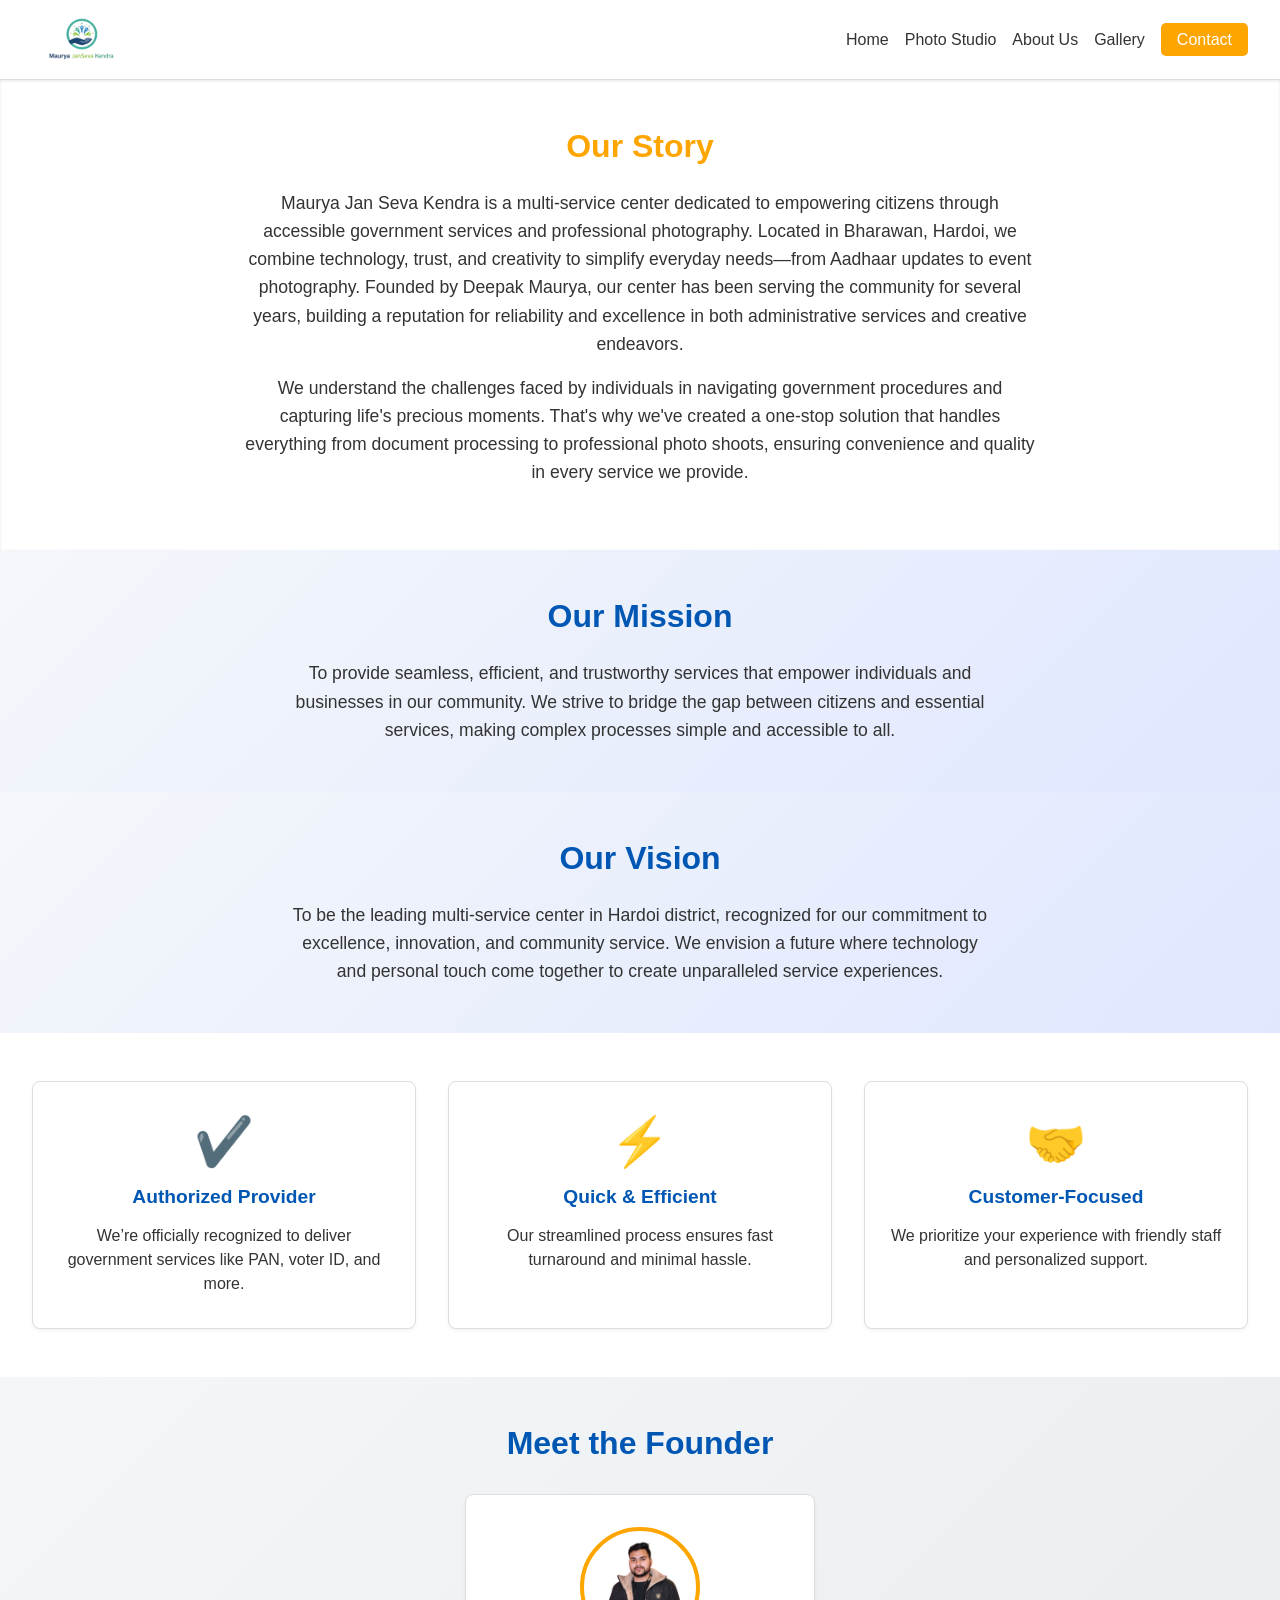
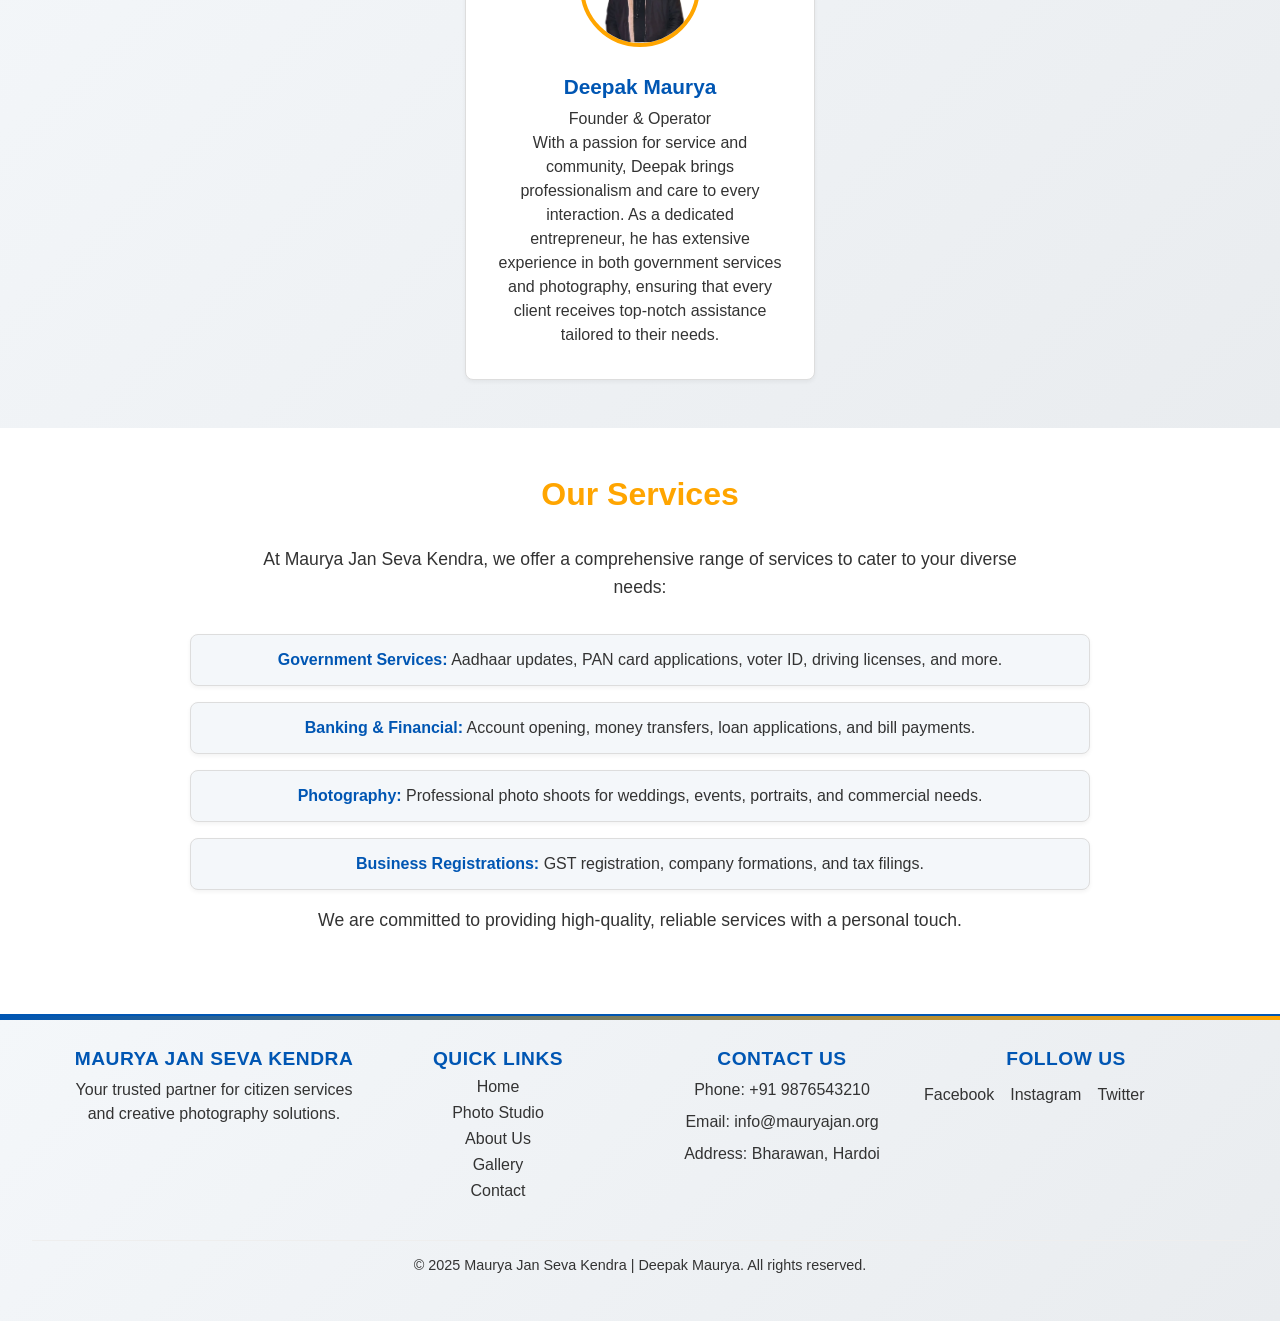
==== about.html @ 8f9ac322 "initial commit" ====
<!DOCTYPE html>
<html lang="en">
<head>
  <meta charset="UTF-8" />
  <meta name="viewport" content="width=device-width, initial-scale=1.0" />
  <title>About Us | Maurya Jan Seva Kendra</title>
  <link rel="stylesheet" href="style.css" />
  <link rel="stylesheet" href="about.css">
</head>
<body>
  <header>
    <div class="logo">
      <img src="images/logo-jan.png" alt="">
    </div>
    <nav>
      <ul>
        <li><a href="index.html">Home</a></li>
        <li><a href="studio.html">Photo Studio</a></li>
        <li><a href="about.html">About Us</a></li>
        <li><a href="error.html">Gallery</a></li>
        <li><a href="contact.html" class="contact-btn">Contact</a></li>
      </ul>
    </nav>
  </header>

  <section class="about-story">
    <h3>Our Story</h3>
    <p>
      Maurya Jan Seva Kendra is a multi-service center dedicated to empowering citizens through accessible government services and professional photography. Located in Bharawan, Hardoi, we combine technology, trust, and creativity to simplify everyday needs—from Aadhaar updates to event photography. Founded by Deepak Maurya, our center has been serving the community for several years, building a reputation for reliability and excellence in both administrative services and creative endeavors.
    </p>
    <p>
      We understand the challenges faced by individuals in navigating government procedures and capturing life's precious moments. That's why we've created a one-stop solution that handles everything from document processing to professional photo shoots, ensuring convenience and quality in every service we provide.
    </p>
  </section>

  <section class="about-mission">
    <h3>Our Mission</h3>
    <p>
      To provide seamless, efficient, and trustworthy services that empower individuals and businesses in our community. We strive to bridge the gap between citizens and essential services, making complex processes simple and accessible to all.
    </p>
  </section>

  <section class="about-vision">
    <h3>Our Vision</h3>
    <p>
      To be the leading multi-service center in Hardoi district, recognized for our commitment to excellence, innovation, and community service. We envision a future where technology and personal touch come together to create unparalleled service experiences.
    </p>
  </section>

  <section class="about-values">
    <div class="value">
      <span>✔️</span>
      <h4>Authorized Provider</h4>
      <p>We’re officially recognized to deliver government services like PAN, voter ID, and more.</p>
    </div>
    <div class="value">
      <span>⚡</span>
      <h4>Quick & Efficient</h4>
      <p>Our streamlined process ensures fast turnaround and minimal hassle.</p>
    </div>
    <div class="value">
      <span>🤝</span>
      <h4>Customer-Focused</h4>
      <p>We prioritize your experience with friendly staff and personalized support.</p>
    </div>
  </section>

  <section class="about-team">
    <h3>Meet the Founder</h3>
    <div class="team-card">
      <img src="images/deepak.png" alt="Deepak Maurya" /> 
      <h4>Deepak Maurya</h4>
      <p>Founder & Operator</p>
      <p>With a passion for service and community, Deepak brings professionalism and care to every interaction. As a dedicated entrepreneur, he has extensive experience in both government services and photography, ensuring that every client receives top-notch assistance tailored to their needs.</p>
    </div>
  </section>

  <section class="about-services">
    <h3>Our Services</h3>
    <p>At Maurya Jan Seva Kendra, we offer a comprehensive range of services to cater to your diverse needs:</p>
    <ul>
      <li><strong>Government Services:</strong> Aadhaar updates, PAN card applications, voter ID, driving licenses, and more.</li>
      <li><strong>Banking & Financial:</strong> Account opening, money transfers, loan applications, and bill payments.</li>
      <li><strong>Photography:</strong> Professional photo shoots for weddings, events, portraits, and commercial needs.</li>
      <li><strong>Business Registrations:</strong> GST registration, company formations, and tax filings.</li>
    </ul>
    <p>We are committed to providing high-quality, reliable services with a personal touch.</p>
  </section>

  <footer>
    <div class="footer-content">
      <div class="footer-section">
        <h4>Maurya Jan Seva Kendra</h4>
        <p>Your trusted partner for citizen services and creative photography solutions.</p>
      </div>
      <div class="footer-section">
        <h4>Quick Links</h4>
        <ul>
          <li><a href="index.html">Home</a></li>
          <li><a href="studio.html">Photo Studio</a></li>
          <li><a href="about.html">About Us</a></li>
          <li><a href="studio.html">Gallery</a></li>
          <li><a href="contact.html">Contact</a></li>
        </ul>
      </div>
      <div class="footer-section">
        <h4>Contact Us</h4>
        <p>Phone: +91 9876543210</p>
        <p>Email: info@mauryajan.org</p>
        <p>Address: Bharawan, Hardoi</p>
      </div>
      <div class="footer-section">
        <h4>Follow Us</h4>
        <ul class="social-links">
          <li><a href="#">Facebook</a></li>
          <li><a href="#">Instagram</a></li>
          <li><a href="#">Twitter</a></li>
        </ul>
      </div>
    </div>
    <div class="footer-bottom">
      <p>&copy; 2025 Maurya Jan Seva Kendra | Deepak Maurya. All rights reserved.</p>
    </div>
  </footer>
</body>
</html>
---- style.css ----
:root {
  --white: #ffffff;
  --light-grey: #f4f7fa;
  --text-dark: #333333;
  --blue: #0056b3;
  --orange: #ffa500;
}
*{
  margin: 0;
  padding: 0;
  box-sizing: border-box;
}

body {
  margin: 0;
  font-family: 'Poppins', sans-serif;
  background: var(--light-grey);
  color: var(--text-dark);
}

header {
  height: 80px;
  display: flex;
  justify-content: space-between;
  align-items: center;
  background: var(--white);
  padding: 0 2rem;
  border-bottom: 1px solid #ddd;
  transition: background-color 0.3s ease;
  position: sticky;
  top: 0;
  z-index: 100;
}

header.scrolled {
  background: rgba(255, 255, 255, 0.95);
  -webkit-backdrop-filter: blur(10px);
  backdrop-filter: blur(10px);
}

.logo img {
  height: 100px;
  width: auto;
}

nav ul {
  list-style: none;
  display: flex;
  gap: 1rem;
}

nav a {
  text-decoration: none;
  color: var(--text-dark);
  position: relative;
  transition: color 0.3s ease;
}

nav a::after {
  content: '';
  position: absolute;
  width: 0;
  height: 2px;
  bottom: -5px;
  left: 0;
  background-color: var(--orange);
  transition: width 0.3s ease;
}

nav a:hover::after {
  width: 100%;
}

nav a:hover {
  color: var(--blue);
}

.contact-btn {
  background: var(--orange);
  color: var(--white);
  padding: 0.5rem 1rem;
  border-radius: 5px;
  transition: background-color 0.3s ease, transform 0.3s ease;
}

.contact-btn:hover {
  background: var(--blue);
  transform: scale(1.05);
}

.hero {
  display: flex;
  position: relative;
  height: 400px;
  animation: fadeIn 1.5s ease-in-out;
}

.hero-left,
.hero-right {
  flex: 1;
  background-size: cover;
  background-position: center;
}

.hero-left {
  background-image: url('images/hero1.webp');
}

.hero-right {
  background-image: url('images/hero2.jpg');
}

.overlay {
  position: absolute;
  bottom: 0;
  width: 50%;
  padding: 1rem;
  color: var(--white);
  font-size: 1.2rem;
  font-weight: bold;
  transition: transform 0.3s ease;
}

.overlay.blue {
  background: rgba(0, 86, 179, 0.7);
  left: 0;
}

.overlay.orange {
  background: rgba(255, 165, 0, 0.7);
  right: 0;
}

.overlay:hover {
  transform: translateY(-10px);
}

.hero-center {
  position: absolute;
  top: 50%;
  left: 50%;
  color: #ffffff;
  transform: translate(-50%, -50%);
  text-align: center;
}

.hero-center h3 {
  font-size: 1.5rem;
  margin-bottom: 1rem;
}

.cta .btn {
  padding: 0.75rem 1.5rem;
  margin: 0 0.5rem;
  border-radius: 5px;
  text-decoration: none;
  color: var(--white);
}

.btn.blue {
  background: var(--blue);
  transition: background-color 0.3s ease, transform 0.3s ease;
  text-align: center;
}

.btn.blue:hover {
  background: var(--orange);
  transform: scale(1.05);
}

.btn.orange {
  background: var(--orange);
  transition: background-color 0.3s ease, transform 0.3s ease;
  text-align: center;
}

.btn.orange:hover {
  background: var(--blue);
  transform: scale(1.05);
}

.services-section {
  padding: 2rem;
  background: linear-gradient(135deg, #f4f7fa 0%, #e0e7ff 100%);
  color: #333;
  animation: fadeIn 1s ease-in-out;
}

.services-section h2 {
  text-align: center;
  font-size: 2rem;
  color: #0056b3;
}

.services-section .intro {
  text-align: center;
  max-width: 700px;
  margin: 0 auto 2rem;
  font-size: 1.1rem;
  font-weight: 400;
  line-height: 1.6;
  color: #555;
}

.category {
  margin-bottom: 2rem;
}

.category h3 {
  font-size: 1.5rem;
  color: #333;
  margin-bottom: 1rem;
}

.grid {
  display: grid;
  grid-template-columns: repeat(auto-fit, minmax(150px, 1fr));
  gap: 1rem;
}

.card {
  background: #ffffff;
  border: 1px solid #ddd;
  padding: 1rem;
  text-align: center;
  border-radius: 8px;
  font-weight: 500;
  box-shadow: 0 2px 4px rgba(0,0,0,0.05);
  transition: transform 0.3s ease, background-color 0.3s ease, color 0.3s ease, box-shadow 0.3s ease;
  cursor: pointer;
  display: flex;
  flex-direction: column;
  align-items: center;
  gap: 0.5rem;
}

.card i {
  font-size: 1.5rem;
  color: var(--blue);
  transition: transform 0.3s ease, color 0.3s ease;
}

.card:hover {
  transform: scale(1.05);
  box-shadow: 0 8px 16px rgba(0,0,0,0.2);
  background-color: var(--blue);
  color: var(--white);
  border-color: var(--blue);
}

.card:hover i {
  transform: scale(1.1);
  color: var(--white);
}



footer {
  background: linear-gradient(135deg, #f8f9fa 0%, #e9ecef 100%);
  border-top: 2px solid var(--blue);
  padding: 3rem 0 2rem;
  color: var(--text-dark);
  position: relative;
}

footer::before {
  content: '';
  position: absolute;
  top: 0;
  left: 0;
  right: 0;
  height: 4px;
  background: linear-gradient(90deg, var(--blue) 0%, var(--orange) 100%);
}

.footer-content {
  display: flex;
  justify-content: space-around;
  flex-wrap: wrap;
  max-width: 1200px;
  margin: 0 auto;
  padding: 0 2rem;
}

.footer-section {
  flex: 1;
  min-width: 200px;
  margin-bottom: 1rem;
}

.footer-section h4 {
  color: var(--blue);
  margin-bottom: 0.5rem;
  font-size: 1.2rem;
  font-weight: 600;
  text-transform: uppercase;
  letter-spacing: 0.5px;
}

.footer-section p {
  margin: 0.5rem 0;
  line-height: 1.5;
}

.footer-section ul {
  list-style: none;
  padding: 0;
}

.footer-section ul li {
  margin: 0.5rem 0;
}

.footer-section a {
  text-decoration: none;
  color: var(--text-dark);
  transition: color 0.3s ease;
}

.footer-section a:hover {
  color: var(--orange);
}

.social-links {
  display: flex;
  gap: 1rem;
}

.social-links li {
  margin: 0;
  transition: transform 0.3s ease;
}

.social-links li:hover {
  transform: translateY(-5px);
}

.footer-bottom {
  text-align: center;
  padding: 1rem 0;
  border-top: 1px solid #eee;
  margin-top: 1rem;
}

.footer-bottom p {
  margin: 0;
  font-size: 0.9rem;
  color: var(--text-dark);
}

/* Mobile responsiveness for footer */
@media (max-width: 768px) {
  .footer-content {
    flex-direction: column;
    padding: 0 1rem;
  }

  .footer-section {
    text-align: center;
  }

  .social-links {
    justify-content: center;
  }
}

/* Keyframes for fadeIn animation */
@keyframes fadeIn {
  from {
    opacity: 0;
    transform: translateY(20px);
  }
  to {
    opacity: 1;
    transform: translateY(0);
  }
}

/* Tooltip styles */
.tooltip {
  position: absolute;
  background: var(--blue);
  color: var(--white);
  padding: 8px 12px;
  border-radius: 4px;
  font-size: 0.9rem;
  white-space: nowrap;
  z-index: 1001;
  pointer-events: none;
  opacity: 0;
  transform: translateX(-50%) translateY(-10px);
  transition: opacity 0.3s ease, transform 0.3s ease;
}

.tooltip.show {
  opacity: 1;
  transform: translateX(-50%) translateY(0);
}

.tooltip::after {
  content: '';
  position: absolute;
  top: 100%;
  left: 50%;
  margin-left: -5px;
  border-width: 5px;
  border-style: solid;
  border-color: var(--blue) transparent transparent transparent;
}

/* Modal styles */
.modal {
  display: none;
  position: fixed;
  z-index: 1000;
  left: 0;
  top: 0;
  width: 100%;
  height: 100%;
  overflow: auto;
  background-color: rgba(0, 0, 0, 0.5);
}

.modal-content {
  background-color: #fefefe;
  margin: 15% auto;
  padding: 20px;
  border: 1px solid #888;
  width: 80%;
  max-width: 600px;
  border-radius: 8px;
  box-shadow: 0 4px 8px rgba(0, 0, 0, 0.1);
}

.close {
  color: #aaa;
  float: right;
  font-size: 28px;
  font-weight: bold;
  cursor: pointer;
}

.close:hover,
.close:focus {
  color: black;
  text-decoration: none;
}

#modal-title {
  color: var(--blue);
  margin-bottom: 15px;
}

#modal-description {
  line-height: 1.6;
  color: var(--text-dark);
}

/* Mobile responsiveness */
@media (max-width: 768px) {
  header {
    flex-direction: column;
    padding: 1rem;
  }

  nav ul {
    flex-wrap: wrap;
    justify-content: center;
  }

  .hero {
    flex-direction: column;
    height: auto;
  }

  .overlay {
    position: static;
    width: 100%;
    margin-bottom: 1rem;
  }

  .hero-center {
    position: static;
    transform: none;
    margin: 1rem 0;
  }

  .grid {
    grid-template-columns: 1fr;
  }

  .modal-content {
    width: 90%;
    margin: 20% auto;
    padding: 15px;
  }
}
---- about.css ----
.about-header {
  display: flex;
  text-align: center;
  padding: 3rem 2rem;
  background: linear-gradient(135deg, var(--blue), var(--orange));
  color: var(--white);
  position: relative;
  overflow: hidden;
  animation: fadeIn 1.5s ease-in-out;
}


.about-header h1 {
  font-size: 2.5rem;
  margin-bottom: 0.5rem;
  font-weight: bold;
  text-shadow: 0 2px 4px rgba(0,0,0,0.3);
}

.about-header h2 {
  font-size: 1.8rem;
  margin-bottom: 1rem;
  font-weight: 300;
}

.about-story {
  padding: 3rem 2rem;
  background: var(--white);
  text-align: center;
  box-shadow: inset 0 1px 3px rgba(0,0,0,0.1);
  animation: fadeIn 1s ease-in-out;
}

.about-story h3 {
  color: var(--orange);
  margin-bottom: 1.5rem;
  font-size: 2rem;
  font-weight: bold;
}

.about-story p {
  max-width: 800px;
  margin: 0 auto 1rem;
  font-size: 1.1rem;
  color: var(--text-dark);
  line-height: 1.6;
}

.about-mission,
.about-vision {
  padding: 3rem 2rem;
  background: linear-gradient(135deg, var(--light-grey) 0%, #e0e7ff 100%);
  text-align: center;
  animation: fadeIn 1s ease-in-out;
}

.about-mission h3,
.about-vision h3 {
  color: var(--blue);
  margin-bottom: 1.5rem;
  font-size: 2rem;
  font-weight: bold;
}

.about-mission p,
.about-vision p {
  max-width: 700px;
  margin: 0 auto;
  font-size: 1.1rem;
  color: var(--text-dark);
  line-height: 1.6;
}

.about-values {
  display: flex;
  flex-wrap: wrap;
  justify-content: center;
  gap: 2rem;
  padding: 3rem 2rem;
  background: var(--white);
  animation: fadeIn 1s ease-in-out;
}

.value {
  flex: 1;
  min-width: 250px;
  text-align: center;
  background: var(--white);
  padding: 2rem 1.5rem;
  border-radius: 8px;
  box-shadow: 0 2px 4px rgba(0,0,0,0.05);
  transition: transform 0.3s ease, box-shadow 0.3s ease, background-color 0.3s ease, color 0.3s ease;
  border: 1px solid #ddd;
}

.value:hover {
  transform: scale(1.05);
  box-shadow: 0 8px 16px rgba(0,0,0,0.2);
  background-color: var(--blue);
  color: var(--white);
}

.value:hover h4,
.value:hover p {
  color: var(--white);
}

.value span {
  font-size: 3rem;
  display: block;
  margin-bottom: 1rem;
  color: var(--orange);
  transition: transform 0.3s ease, color 0.3s ease;
}

.value:hover span {
  transform: scale(1.1);
  color: var(--white);
}

.value h4 {
  color: var(--blue);
  margin-bottom: 1rem;
  font-size: 1.2rem;
  font-weight: bold;
  transition: color 0.3s ease;
}

.value p {
  font-size: 1rem;
  color: var(--text-dark);
  line-height: 1.5;
  transition: color 0.3s ease;
}

.about-team {
  padding: 3rem 2rem;
  background: linear-gradient(135deg, var(--light-grey) 0%, #e9ecef 100%);
  text-align: center;
  animation: fadeIn 1s ease-in-out;
}

.about-team h3 {
  color: var(--blue);
  margin-bottom: 2rem;
  font-size: 2rem;
  font-weight: bold;
}

.team-card {
  max-width: 350px;
  margin: 0 auto;
  background: var(--white);
  padding: 2rem;
  border-radius: 8px;
  box-shadow: 0 2px 4px rgba(0,0,0,0.05);
  transition: transform 0.3s ease, box-shadow 0.3s ease;
  border: 1px solid #ddd;
}

.team-card:hover {
  transform: scale(1.05);
  box-shadow: 0 8px 16px rgba(0,0,0,0.2);
}

.team-card img {
  width: 120px;
  height: 120px;
  border-radius: 50%;
  margin-bottom: 1.5rem;
  border: 4px solid var(--orange);
  transition: border-color 0.3s ease;
}

.team-card:hover img {
  border-color: var(--blue);
}

.team-card h4 {
  color: var(--blue);
  margin-bottom: 0.5rem;
  font-size: 1.3rem;
  font-weight: bold;
}

.team-card p {
  font-size: 1rem;
  color: var(--text-dark);
  line-height: 1.5;
}

.about-services {
  padding: 3rem 2rem;
  background: var(--white);
  text-align: center;
  animation: fadeIn 1s ease-in-out;
}

.about-services h3 {
  color: var(--orange);
  margin-bottom: 2rem;
  font-size: 2rem;
  font-weight: bold;
}

.about-services p {
  max-width: 800px;
  margin: 0 auto 2rem;
  font-size: 1.1rem;
  color: var(--text-dark);
  line-height: 1.6;
}

.about-services ul {
  list-style: none;
  padding: 0;
  max-width: 900px;
  margin: 0 auto;
}

.about-services li {
  background: var(--light-grey);
  margin-bottom: 1rem;
  padding: 1rem;
  border-radius: 8px;
  box-shadow: 0 2px 4px rgba(0,0,0,0.05);
  transition: background-color 0.3s ease, transform 0.3s ease;
  border: 1px solid #ddd;
}

.about-services li:hover {
  background-color: var(--blue);
  color: var(--white);
  transform: scale(1.02);
}

.about-services strong {
  color: var(--blue);
  transition: color 0.3s ease;
}

.about-services li:hover strong {
  color: var(--white);
}

footer {
  background: linear-gradient(135deg, var(--light-grey) 0%, #e9ecef 100%);
  border-top: 2px solid var(--blue);
  color: var(--text-dark);
  text-align: center;
  padding: 2rem;
  position: relative;
}

footer::before {
  content: '';
  position: absolute;
  top: 0;
  left: 0;
  right: 0;
  height: 4px;
  background: linear-gradient(90deg, var(--blue) 0%, var(--orange) 100%);
}

footer p {
  margin: 0;
  font-size: 1rem;
}

/* Keyframes for fadeIn animation */
@keyframes fadeIn {
  from {
    opacity: 0;
    transform: translateY(20px);
  }
  to {
    opacity: 1;
    transform: translateY(0);
  }
}

/* Mobile responsiveness */
@media (max-width: 768px) {
  .about-header {
    padding: 2rem 1rem;
  }

  .about-header h1 {
    font-size: 2rem;
  }

  .about-header h2 {
    font-size: 1.5rem;
  }

  .about-story,
  .about-mission,
  .about-vision,
  .about-values,
  .about-team,
  .about-services {
    padding: 2rem 1rem;
  }

  .value {
    min-width: 200px;
  }

  .team-card {
    padding: 1.5rem;
  }

  .about-services ul {
    max-width: 100%;
  }
}
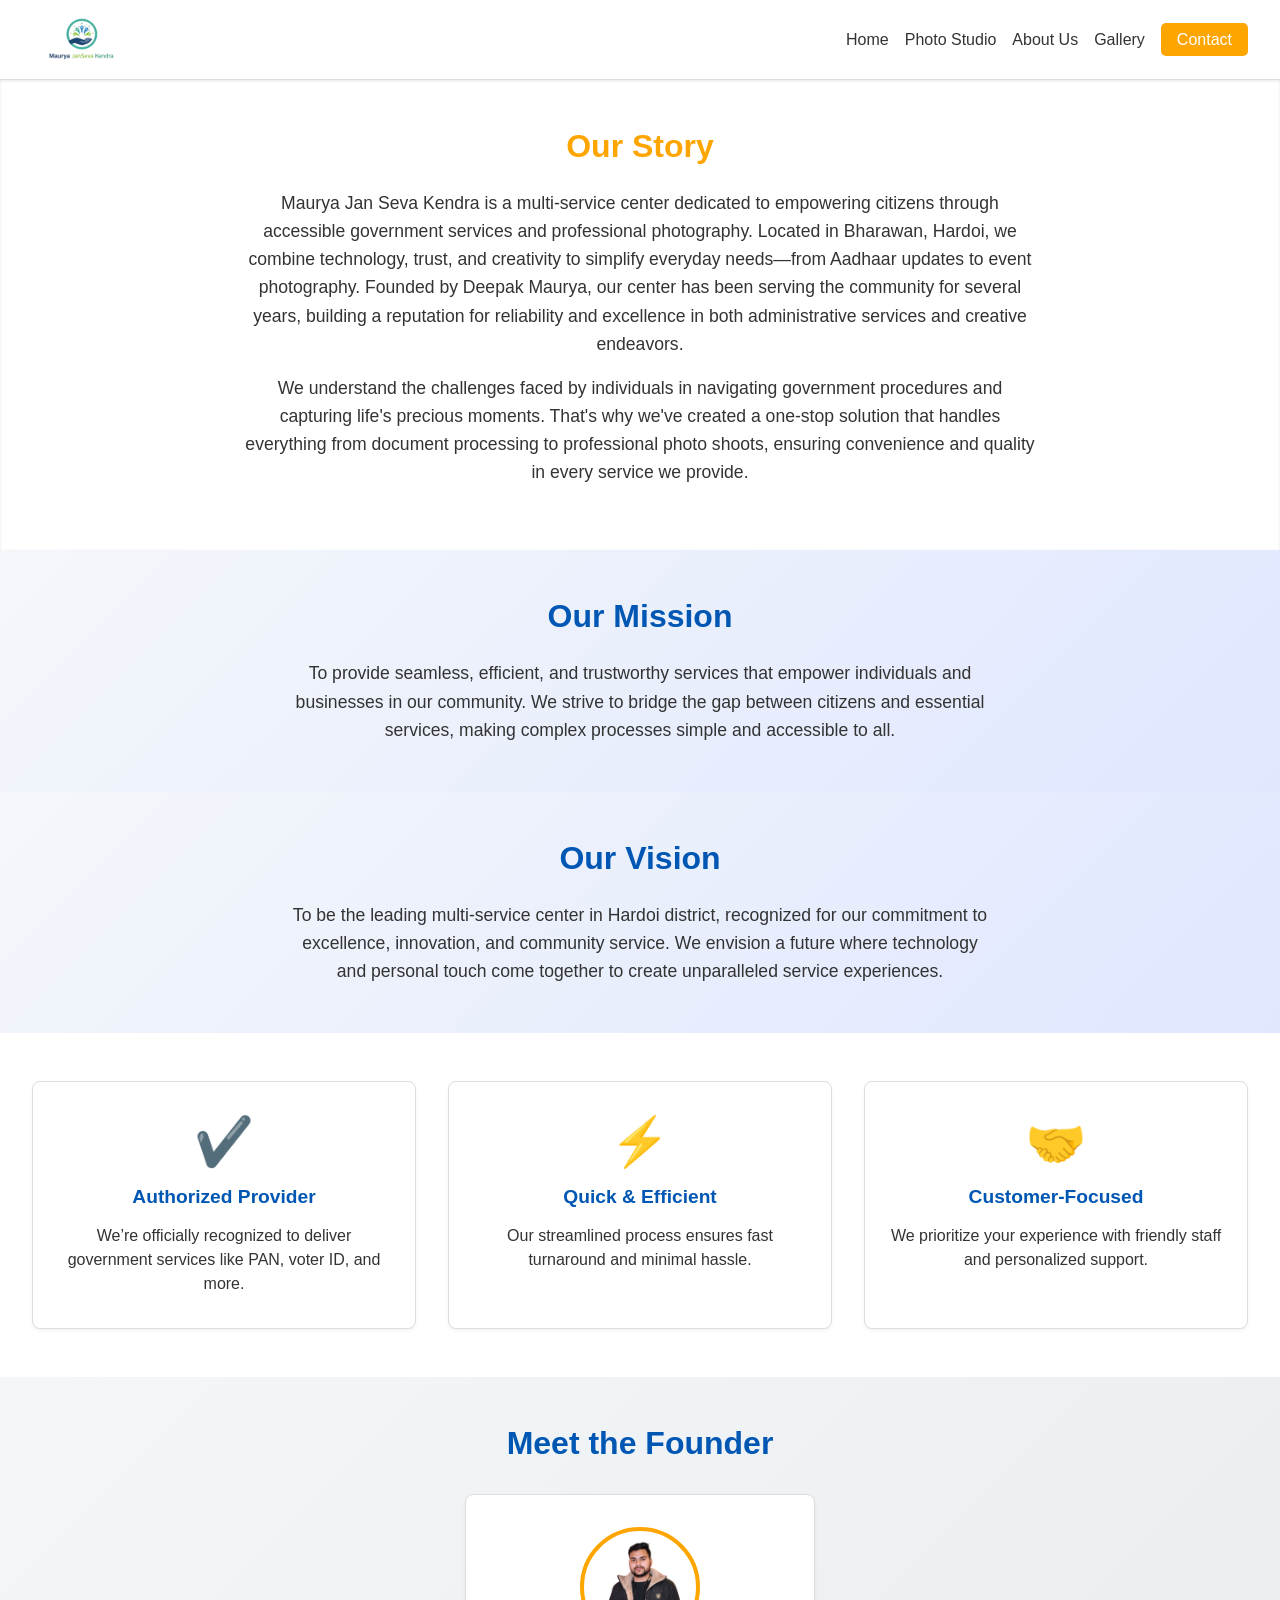
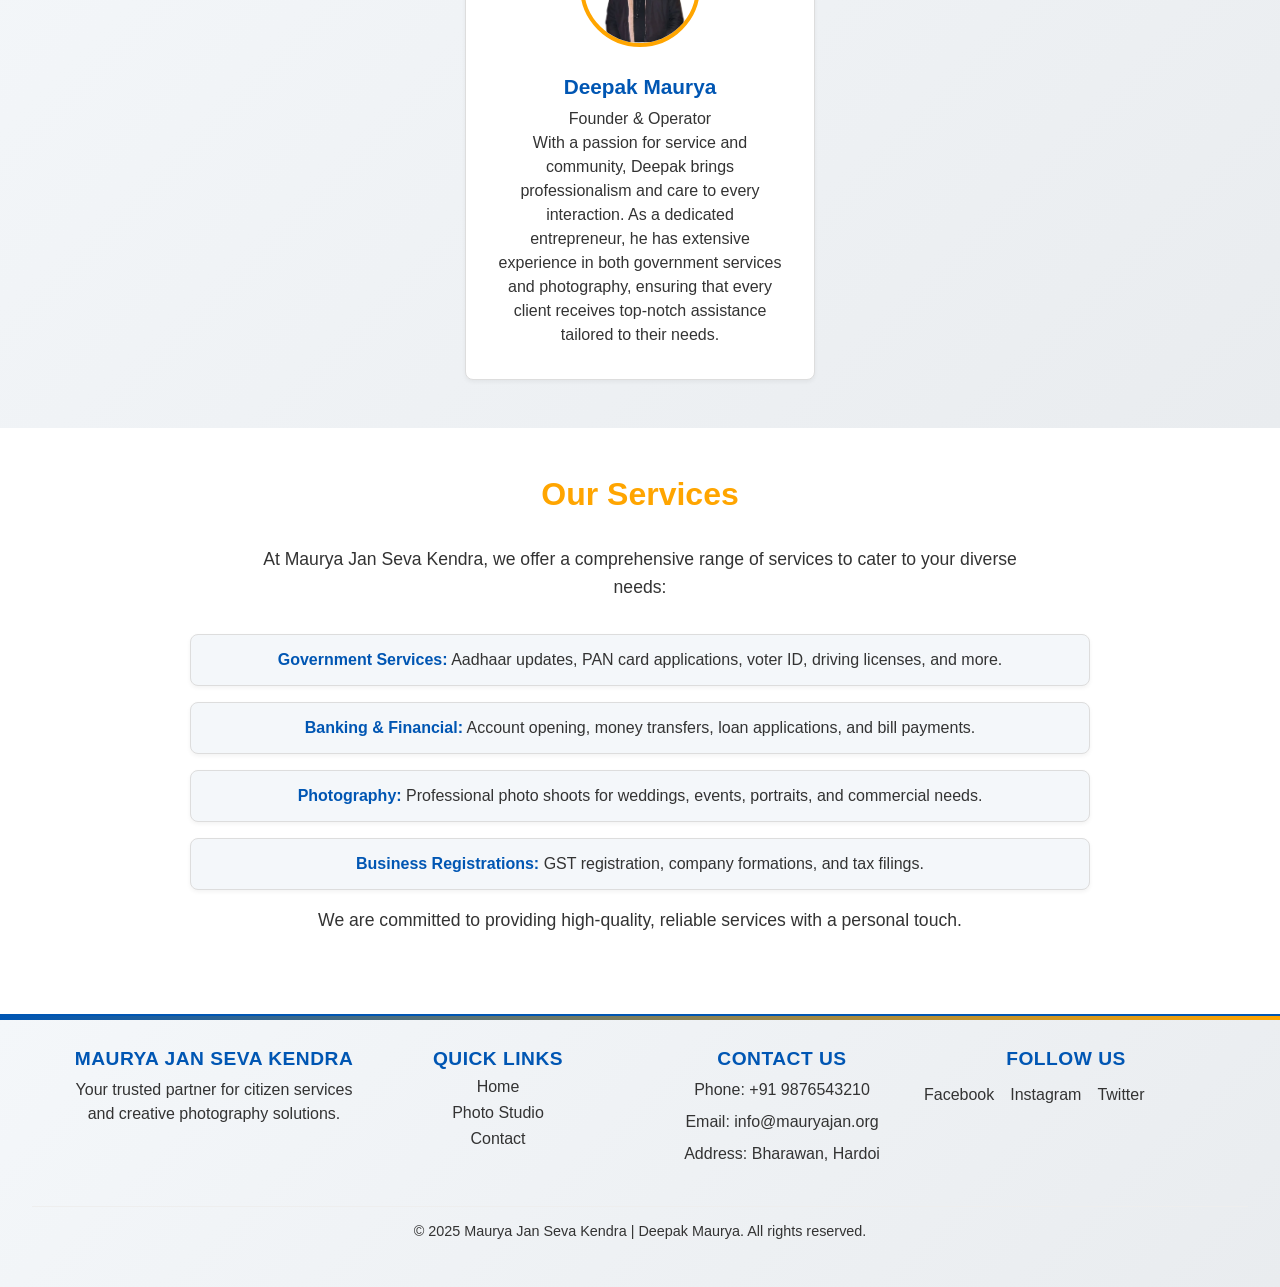
==== commit 65de1c9a: "add animatiion effects" ====
--- a/about.html
+++ b/about.html
@@ -98,8 +98,6 @@
         <ul>
           <li><a href="index.html">Home</a></li>
           <li><a href="studio.html">Photo Studio</a></li>
-          <li><a href="about.html">About Us</a></li>
-          <li><a href="studio.html">Gallery</a></li>
           <li><a href="contact.html">Contact</a></li>
         </ul>
       </div>
--- a/style.css
+++ b/style.css
@@ -104,10 +104,12 @@
 
 .hero-left {
   background-image: url('images/hero1.webp');
+  animation: slideInLeft 1.5s ease-in-out;
 }
 
 .hero-right {
   background-image: url('images/hero2.jpg');
+  animation: slideInRight 1.5s ease-in-out;
 }
 
 .overlay {
@@ -166,6 +168,7 @@
 .btn.blue:hover {
   background: var(--orange);
   transform: scale(1.05);
+  animation: rotate 0.5s ease;
 }
 
 .btn.orange {
@@ -177,6 +180,7 @@
 .btn.orange:hover {
   background: var(--blue);
   transform: scale(1.05);
+  animation: rotate 0.5s ease;
 }
 
 .services-section {
@@ -240,12 +244,17 @@
   transition: transform 0.3s ease, color 0.3s ease;
 }
 
+.card {
+  animation: zoomIn 0.8s ease-in-out;
+}
+
 .card:hover {
   transform: scale(1.05);
   box-shadow: 0 8px 16px rgba(0,0,0,0.2);
   background-color: var(--blue);
   color: var(--white);
   border-color: var(--blue);
+  animation: bounce 0.6s ease;
 }
 
 .card:hover i {
@@ -364,7 +373,7 @@
   }
 }
 
-/* Keyframes for fadeIn animation */
+/* Keyframes for animations */
 @keyframes fadeIn {
   from {
     opacity: 0;
@@ -373,6 +382,60 @@
   to {
     opacity: 1;
     transform: translateY(0);
+  }
+}
+
+@keyframes slideInLeft {
+  from {
+    opacity: 0;
+    transform: translateX(-100px);
+  }
+  to {
+    opacity: 1;
+    transform: translateX(0);
+  }
+}
+
+@keyframes slideInRight {
+  from {
+    opacity: 0;
+    transform: translateX(100px);
+  }
+  to {
+    opacity: 1;
+    transform: translateX(0);
+  }
+}
+
+@keyframes bounce {
+  0%, 20%, 50%, 80%, 100% {
+    transform: translateY(0);
+  }
+  40% {
+    transform: translateY(-10px);
+  }
+  60% {
+    transform: translateY(-5px);
+  }
+}
+
+@keyframes rotate {
+  from {
+    transform: rotate(0deg);
+  }
+  to {
+    transform: rotate(360deg);
+  }
+}
+
+@keyframes zoomIn {
+  from {
+    opacity: 0;
+    transform: scale(0.5);
+  }
+  to {
+    opacity: 1;
+    transform: scale(1);
   }
 }
 
@@ -496,4 +559,175 @@
   }
 }
 
-
+/* Mid-range phones responsiveness (720px - 1080px) */
+@media (min-width: 720px) and (max-width: 1080px) {
+  header {
+    padding: 0 1.5rem;
+  }
+
+  .logo img {
+    height: 80px;
+  }
+
+  nav ul {
+    gap: 0.8rem;
+  }
+
+  nav a {
+    font-size: 0.95rem;
+  }
+
+  .contact-btn {
+    padding: 0.45rem 0.9rem;
+    font-size: 0.95rem;
+  }
+
+  .hero {
+    height: 350px;
+  }
+
+  .overlay {
+    padding: 0.8rem;
+    font-size: 1.1rem;
+  }
+
+  .hero-center h3 {
+    font-size: 1.3rem;
+  }
+
+  .cta .btn {
+    padding: 0.65rem 1.3rem;
+    font-size: 0.95rem;
+  }
+
+  .services-section {
+    padding: 1.5rem;
+  }
+
+  .services-section h2 {
+    font-size: 1.8rem;
+  }
+
+  .intro {
+    font-size: 1rem;
+  }
+
+  .category h3 {
+    font-size: 1.4rem;
+  }
+
+  .grid {
+    grid-template-columns: repeat(auto-fit, minmax(140px, 1fr));
+    gap: 0.8rem;
+  }
+
+  .card {
+    padding: 0.9rem;
+    font-size: 0.95rem;
+  }
+
+  .card i {
+    font-size: 1.3rem;
+  }
+
+  .footer-content {
+    padding: 0 1.5rem;
+  }
+
+  .footer-section h4 {
+    font-size: 1.1rem;
+  }
+
+  .modal-content {
+    width: 85%;
+    padding: 18px;
+  }
+}
+
+/* Small screens responsiveness (up to 480px) */
+@media (max-width: 480px) {
+  header {
+    padding: 0.5rem 1rem;
+  }
+
+  .logo img {
+    height: 60px;
+  }
+
+  nav ul {
+    gap: 0.5rem;
+  }
+
+  nav a {
+    font-size: 0.9rem;
+  }
+
+  .contact-btn {
+    padding: 0.4rem 0.8rem;
+    font-size: 0.9rem;
+  }
+
+  .hero {
+    height: 300px;
+  }
+
+  .overlay {
+    padding: 0.6rem;
+    font-size: 1rem;
+  }
+
+  .hero-center h3 {
+    font-size: 1.2rem;
+  }
+
+  .cta .btn {
+    padding: 0.6rem 1.2rem;
+    font-size: 0.9rem;
+  }
+
+  .services-section {
+    padding: 1rem;
+  }
+
+  .services-section h2 {
+    font-size: 1.6rem;
+  }
+
+  .intro {
+    font-size: 0.95rem;
+  }
+
+  .category h3 {
+    font-size: 1.3rem;
+  }
+
+  .grid {
+    grid-template-columns: 1fr;
+    gap: 0.7rem;
+  }
+
+  .card {
+    padding: 0.8rem;
+    font-size: 0.9rem;
+  }
+
+  .card i {
+    font-size: 1.2rem;
+  }
+
+  .footer-content {
+    padding: 0 1rem;
+  }
+
+  .footer-section h4 {
+    font-size: 1rem;
+  }
+
+  .modal-content {
+    width: 95%;
+    margin: 25% auto;
+    padding: 12px;
+  }
+}
+
+
--- a/about.css
+++ b/about.css
@@ -93,11 +93,16 @@
   border: 1px solid #ddd;
 }
 
+.value {
+  animation: zoomIn 0.8s ease-in-out;
+}
+
 .value:hover {
   transform: scale(1.05);
   box-shadow: 0 8px 16px rgba(0,0,0,0.2);
   background-color: var(--blue);
   color: var(--white);
+  animation: bounce 0.6s ease;
 }
 
 .value:hover h4,
@@ -158,9 +163,14 @@
   border: 1px solid #ddd;
 }
 
+.team-card {
+  animation: zoomIn 0.8s ease-in-out;
+}
+
 .team-card:hover {
   transform: scale(1.05);
   box-shadow: 0 8px 16px rgba(0,0,0,0.2);
+  animation: bounce 0.6s ease;
 }
 
 .team-card img {
@@ -267,7 +277,7 @@
   font-size: 1rem;
 }
 
-/* Keyframes for fadeIn animation */
+/* Keyframes for animations */
 @keyframes fadeIn {
   from {
     opacity: 0;
@@ -276,6 +286,60 @@
   to {
     opacity: 1;
     transform: translateY(0);
+  }
+}
+
+@keyframes slideInLeft {
+  from {
+    opacity: 0;
+    transform: translateX(-100px);
+  }
+  to {
+    opacity: 1;
+    transform: translateX(0);
+  }
+}
+
+@keyframes slideInRight {
+  from {
+    opacity: 0;
+    transform: translateX(100px);
+  }
+  to {
+    opacity: 1;
+    transform: translateX(0);
+  }
+}
+
+@keyframes bounce {
+  0%, 20%, 50%, 80%, 100% {
+    transform: translateY(0);
+  }
+  40% {
+    transform: translateY(-10px);
+  }
+  60% {
+    transform: translateY(-5px);
+  }
+}
+
+@keyframes rotate {
+  from {
+    transform: rotate(0deg);
+  }
+  to {
+    transform: rotate(360deg);
+  }
+}
+
+@keyframes zoomIn {
+  from {
+    opacity: 0;
+    transform: scale(0.5);
+  }
+  to {
+    opacity: 1;
+    transform: scale(1);
   }
 }
 
@@ -314,3 +378,167 @@
     max-width: 100%;
   }
 }
+
+/* Mid-range phones responsiveness (720px - 1080px) */
+@media (min-width: 720px) and (max-width: 1080px) {
+  .about-header {
+    padding: 2.5rem 1.5rem;
+  }
+
+  .about-header h1 {
+    font-size: 2.2rem;
+  }
+
+  .about-header h2 {
+    font-size: 1.6rem;
+  }
+
+  .about-story,
+  .about-mission,
+  .about-vision,
+  .about-values,
+  .about-team,
+  .about-services {
+    padding: 2.5rem 1.5rem;
+  }
+
+  .about-story h3,
+  .about-mission h3,
+  .about-vision h3,
+  .about-team h3,
+  .about-services h3 {
+    font-size: 1.8rem;
+  }
+
+  .about-story p,
+  .about-mission p,
+  .about-vision p,
+  .about-services p {
+    font-size: 1rem;
+  }
+
+  .value {
+    min-width: 220px;
+    padding: 1.8rem 1.3rem;
+  }
+
+  .value h4 {
+    font-size: 1.1rem;
+  }
+
+  .value p {
+    font-size: 0.95rem;
+  }
+
+  .value span {
+    font-size: 2.8rem;
+  }
+
+  .team-card {
+    max-width: 320px;
+    padding: 1.8rem;
+  }
+
+  .team-card h4 {
+    font-size: 1.2rem;
+  }
+
+  .team-card p {
+    font-size: 0.95rem;
+  }
+
+  .team-card img {
+    width: 110px;
+    height: 110px;
+  }
+
+  .about-services ul {
+    max-width: 850px;
+  }
+
+  .about-services li {
+    padding: 0.9rem;
+  }
+}
+
+/* Small screens responsiveness (up to 480px) */
+@media (max-width: 480px) {
+  .about-header {
+    padding: 1.5rem 1rem;
+  }
+
+  .about-header h1 {
+    font-size: 1.8rem;
+  }
+
+  .about-header h2 {
+    font-size: 1.3rem;
+  }
+
+  .about-story,
+  .about-mission,
+  .about-vision,
+  .about-values,
+  .about-team,
+  .about-services {
+    padding: 1.5rem 1rem;
+  }
+
+  .about-story h3,
+  .about-mission h3,
+  .about-vision h3,
+  .about-team h3,
+  .about-services h3 {
+    font-size: 1.6rem;
+  }
+
+  .about-story p,
+  .about-mission p,
+  .about-vision p,
+  .about-services p {
+    font-size: 0.95rem;
+  }
+
+  .value {
+    min-width: 180px;
+    padding: 1.5rem 1rem;
+  }
+
+  .value h4 {
+    font-size: 1rem;
+  }
+
+  .value p {
+    font-size: 0.9rem;
+  }
+
+  .value span {
+    font-size: 2.5rem;
+  }
+
+  .team-card {
+    max-width: 100%;
+    padding: 1.5rem;
+  }
+
+  .team-card h4 {
+    font-size: 1.1rem;
+  }
+
+  .team-card p {
+    font-size: 0.9rem;
+  }
+
+  .team-card img {
+    width: 100px;
+    height: 100px;
+  }
+
+  .about-services ul {
+    max-width: 100%;
+  }
+
+  .about-services li {
+    padding: 0.8rem;
+  }
+}
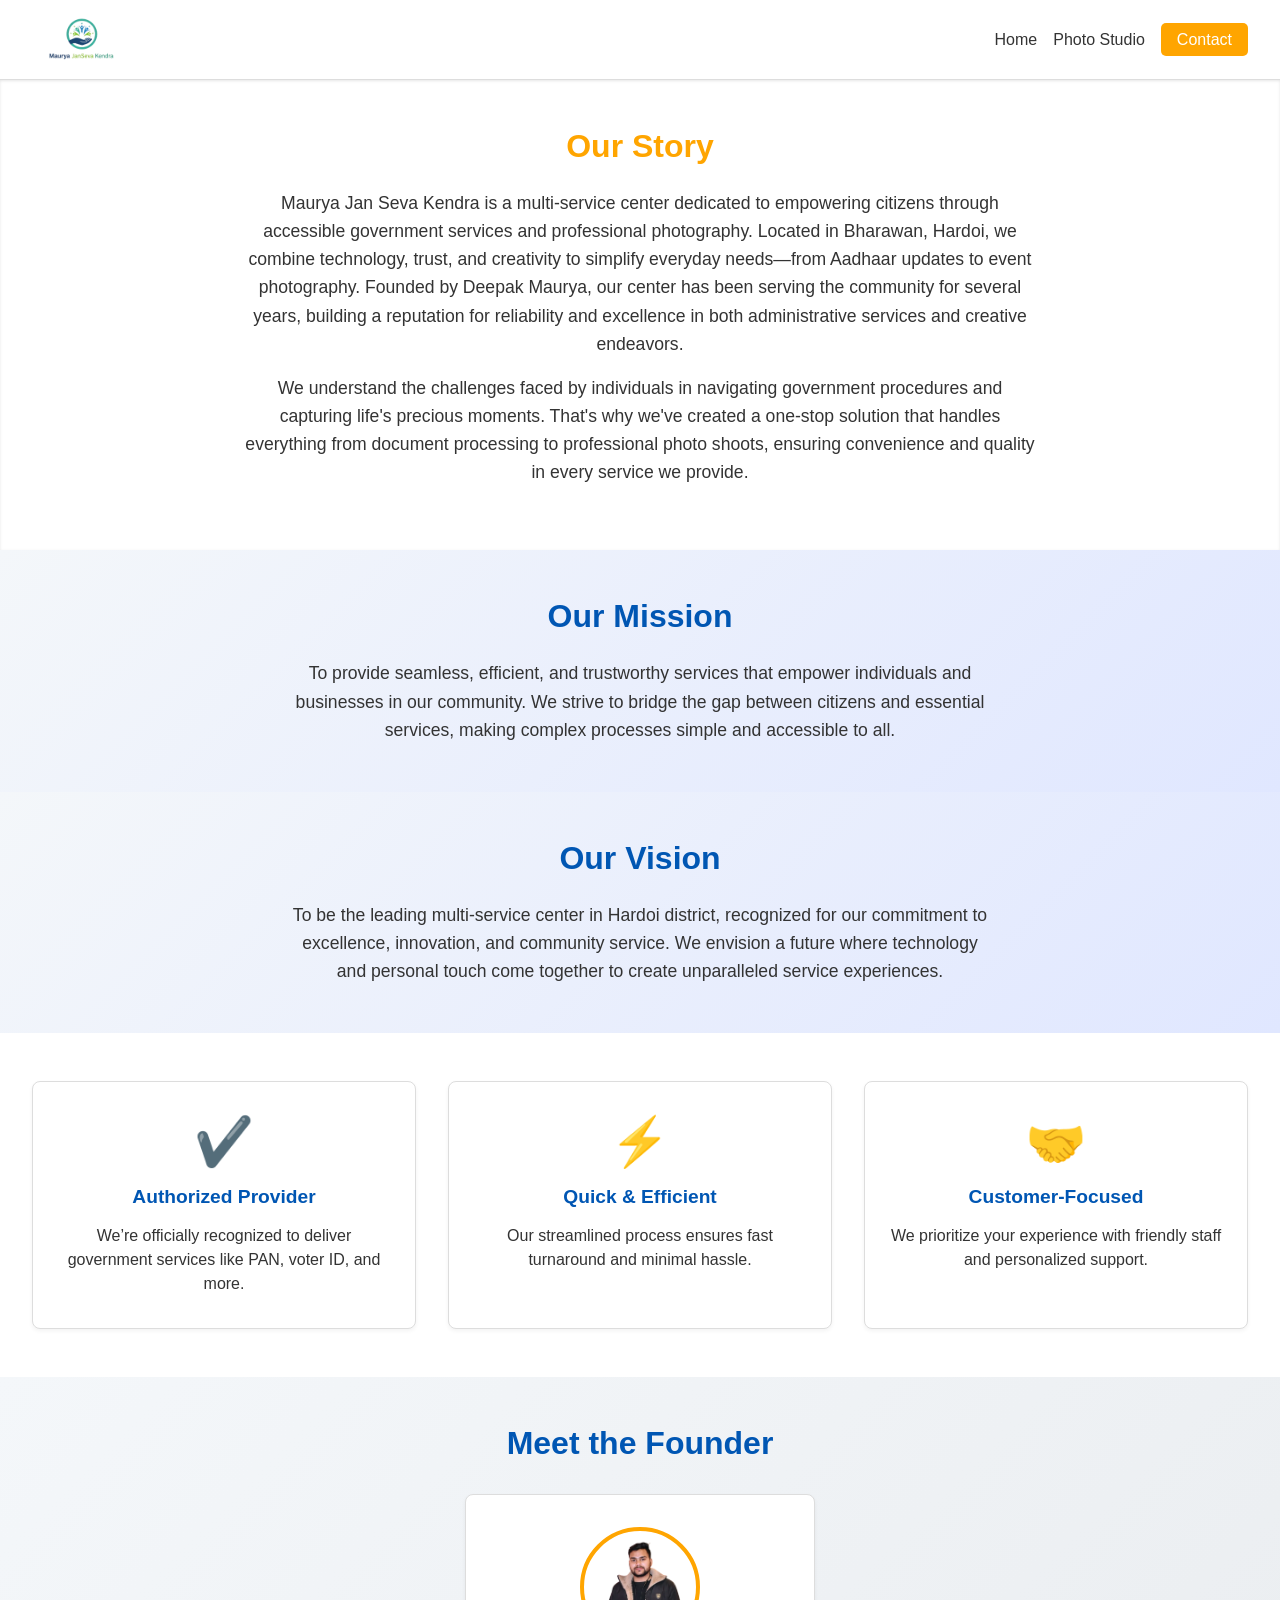
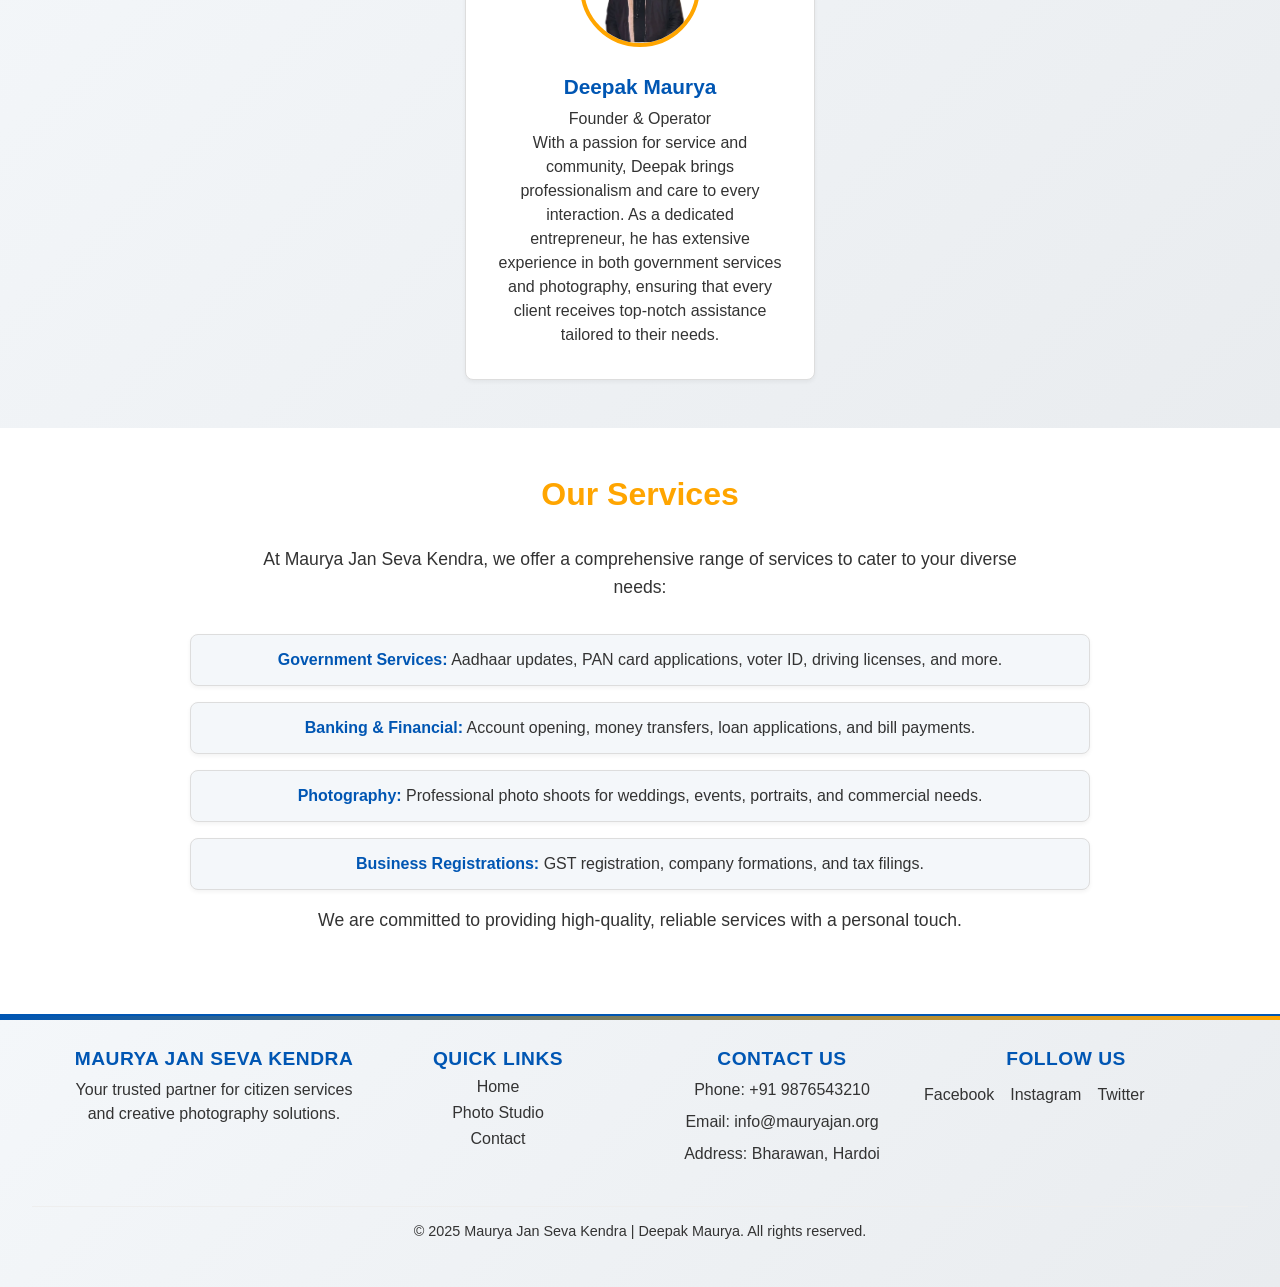
==== commit 29fe17cc: "resolve errrors" ====
--- a/about.html
+++ b/about.html
@@ -16,8 +16,6 @@
       <ul>
         <li><a href="index.html">Home</a></li>
         <li><a href="studio.html">Photo Studio</a></li>
-        <li><a href="about.html">About Us</a></li>
-        <li><a href="error.html">Gallery</a></li>
         <li><a href="contact.html" class="contact-btn">Contact</a></li>
       </ul>
     </nav>
--- a/style.css
+++ b/style.css
@@ -168,7 +168,6 @@
 .btn.blue:hover {
   background: var(--orange);
   transform: scale(1.05);
-  animation: rotate 0.5s ease;
 }
 
 .btn.orange {
@@ -180,7 +179,6 @@
 .btn.orange:hover {
   background: var(--blue);
   transform: scale(1.05);
-  animation: rotate 0.5s ease;
 }
 
 .services-section {
